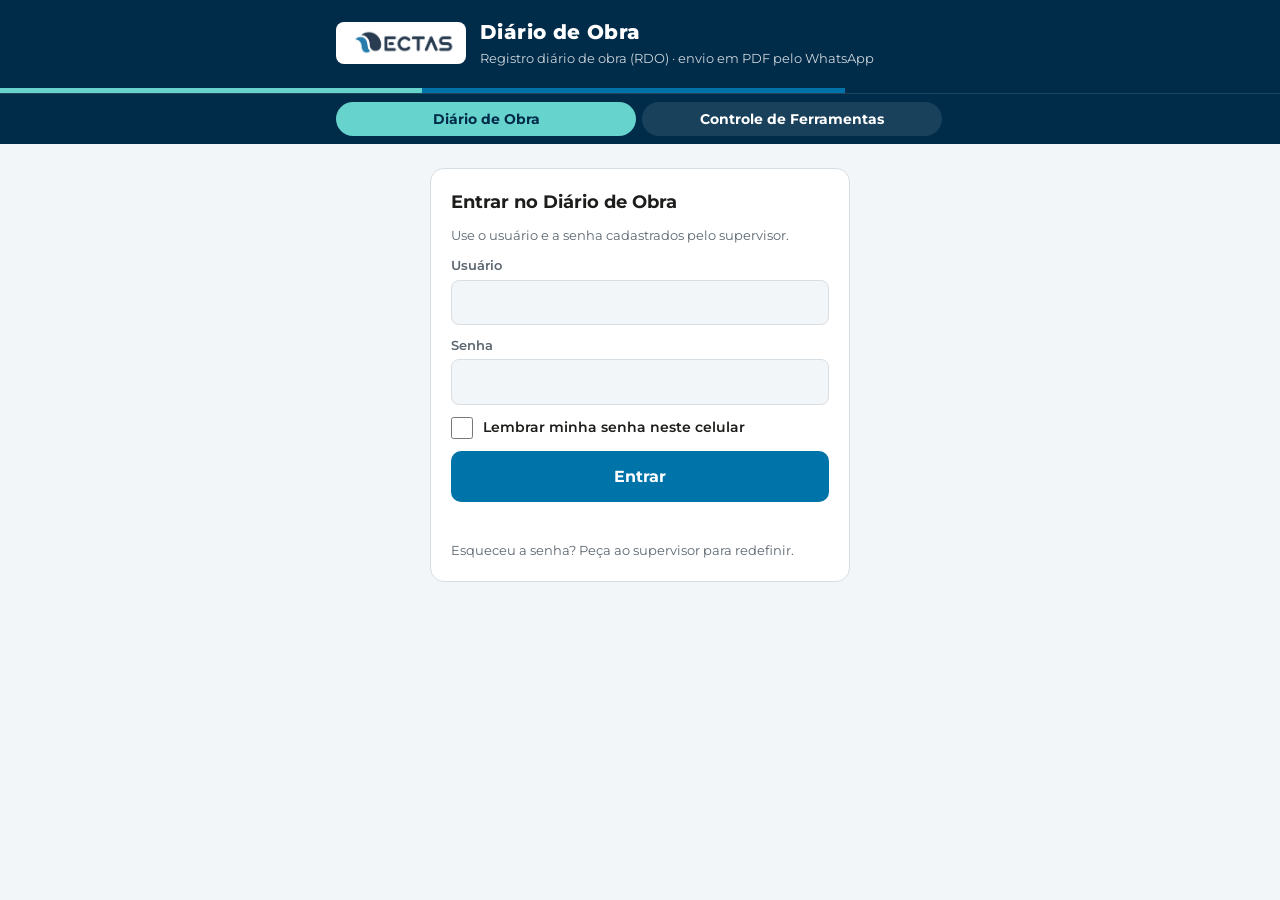
==== index.html @ 421199e2 "Aplicativos de campo ECTAS no endereço instalacao-ectas.github.io Diário de Obra e Controle de Ferra" ====
<!doctype html>
<html lang="pt-BR">
<head>
<meta charset="utf-8">
<meta name="viewport" content="width=device-width,initial-scale=1,viewport-fit=cover">
<title>Diário de Obra ECTAS</title>
<meta name="theme-color" content="#002B49">
<meta name="apple-mobile-web-app-capable" content="yes">
<meta name="apple-mobile-web-app-title" content="Diário de Obra">
<link rel="manifest" href="manifest.webmanifest">
<link rel="icon" href="icon-192.png">
<link rel="apple-touch-icon" href="icon-192.png">
<link rel="stylesheet" href="https://fonts.googleapis.com/css2?family=Montserrat:wght@300;400;500;600;700;800&display=swap">
<link rel="stylesheet" href="style.css?v=21">
<style>.troca-app{background:#002B49;border-top:1px solid rgba(255,255,255,.12)}.troca-app .troca-wrap{display:flex;gap:6px;padding-block:8px}.troca-app a{flex:1;text-align:center;padding:9px 8px;border-radius:999px;color:#FFFFFF;background:rgba(255,255,255,.10);font:700 13.5px "Montserrat",Arial,sans-serif;text-decoration:none;white-space:nowrap;overflow:hidden;text-overflow:ellipsis;max-width:300px}.troca-app a[aria-current="page"]{background:#66D3CD;color:#002B49}.troca-app a:focus-visible{outline:3px solid #66D3CD;outline-offset:2px}</style>
</head>
<body>
<header class="band">
  <div class="wrap">
    <div class="logo"><img id="logo" src="logo.png" alt="ECTAS Saneamento"></div>
    <button type="button" class="btn-sair-top" id="b-sair-top" hidden>Sair</button>
    <div>
      <h1>Diário de Obra</h1>
      <p>Registro diário de obra (RDO) · envio em PDF pelo WhatsApp</p>
    </div>
  </div>
  <div class="stripe"></div>
</header>
<nav class="troca-app" aria-label="Escolher aplicativo"><div class="wrap troca-wrap"><a href="./" aria-current="page">Diário de Obra</a><a href="ferramentas/">Controle de Ferramentas</a></div></nav>

<div class="wrap" id="instalar" hidden>
  <div class="instalar-card">
    <img src="icon-192.png" alt="" width="48" height="48">
    <div class="instalar-txt">
      <b>Instale o Diário de Obra no celular</b>
      <span id="instalar-como">Fica com ícone na tela inicial, abre mais rápido e funciona sem internet.</span>
    </div>
    <div class="instalar-acoes">
      <button type="button" class="btn pri" id="b-instalar">Instalar</button>
      <button type="button" class="linkbtn" id="b-instalar-nao">Agora não</button>
    </div>
  </div>
</div>

<div class="wrap" id="v-entrar" hidden style="padding-block:24px">
  <form class="login-app" id="f-entrar" autocomplete="on">
    <h2>Entrar no Diário de Obra</h2>
    <p class="status" style="text-align:left;margin:0" id="l-intro">Use o usuário e a senha cadastrados pelo supervisor.</p>
    <label>Usuário<input id="l-usuario" autocomplete="username" autocapitalize="none" spellcheck="false"></label>
    <label>Senha<input id="l-senha" type="password" autocomplete="current-password"></label>
    <label class="chk-lembrar"><input type="checkbox" id="l-lembrar"> Lembrar minha senha neste celular</label>
    <button type="submit" class="btn pri" id="b-entrar-app">Entrar</button>
    <div class="msg" id="l-msg" role="status"></div>
    <p class="status" style="text-align:left;margin:0">Esqueceu a senha? Peça ao supervisor para redefinir.</p>
    <p style="margin:0" id="l-outro-box" hidden><button type="button" class="linkbtn" id="l-outro">Entrar com outro usuário</button></p>
  </form>
</div>

<nav class="tabs" id="nav-tabs">
  <div class="wrap" role="tablist">
    <button class="tab" role="tab" id="t-novo" aria-selected="true">Novo registro</button>
    <button class="tab" role="tab" id="t-hist" aria-selected="false">Histórico <span id="hist-n"></span></button>
  </div>
</nav>

<main>
<div class="wrap" id="v-painel" hidden style="padding-block:16px 0">
  <section class="painel" aria-live="polite">
    <h2 id="pf-tit">PDF do RDO pronto</h2>
    <p id="pf-info"></p>
    <div class="thumbs" id="pf-thumbs"></div>
    <button type="button" class="btn wa" id="pf-enviar">Enviar PDF no WhatsApp</button>
    <button type="button" class="btn wa" id="pf-fotos">Enviar fotos com o texto</button>
    <ol class="how" id="pf-passos" style="margin:0;padding-left:20px" hidden>
      <li>O PDF foi baixado neste aparelho.</li>
      <li>Toque em <b>Abrir WhatsApp</b>, escolha o grupo da obra.</li>
      <li>No grupo, toque no clipe 📎 &gt; <b>Documento</b> e escolha <b id="pf-nome">RDO…pdf</b>.</li>
    </ol>
    <div class="msg" id="pf-msg" role="status"></div>
    <button type="button" class="btn sec" id="pf-fechar">Concluído</button>
  </section>
</div>

<div class="wrap" id="v-novo">
  <form id="f" autocomplete="off">
    <div style="display:flex;flex-direction:column;gap:14px">
    <fieldset>
      <legend>Identificação</legend>
      <label id="lbl-selobra" hidden>Obra
        <select id="selobra"><option value="">Escolha a obra…</option></select>
      </label>
      <div class="status" id="obra-info" hidden></div>
      <button type="button" class="btn sec" id="b-copiar" hidden>📋 Copiar horário, efetivo e equipamentos do último RDO desta obra</button>
      <div class="row3 ident" id="ident-manual">
        <label>ID<input id="idobra" list="ids" inputmode="numeric" class="num" placeholder="Ex.: 2626"></label>
        <label>Obra<input id="obra" list="obras" required placeholder="Ex.: AQUION"></label>
        <label>Local<input id="local" list="locais" placeholder="Ex.: Poços de Caldas"></label>
      </div>
      <datalist id="ids"></datalist><datalist id="obras"></datalist><datalist id="locais"></datalist>
      <div class="row">
        <label>Data<input id="data" type="date" required class="num"></label>
        <label>Nº do RDO<input id="rdo" type="number" min="1" inputmode="numeric" class="num" placeholder="auto"></label>
      </div>
      <label>Responsável pelo registro<input id="resp" required readonly placeholder="Entre com seu usuário"></label>
      <div class="status" id="perfil-info" hidden style="text-align:left">Conectado como <b id="perfil-nome"></b> · <button type="button" class="linkbtn" id="b-sair-app">Sair</button></div>
      <div class="row">
        <label>Início do expediente<input id="hini" type="time" value="07:00" class="num"></label>
        <label>Fim do expediente<input id="hfim" type="time" value="17:00" class="num"></label>
      </div>
    </fieldset>

    <fieldset>
      <legend>Condições do tempo</legend>
      <div class="clima" data-k="manha"><span class="lbl">Manhã</span><div class="chips"></div></div>
      <div class="clima" data-k="tarde"><span class="lbl">Tarde</span><div class="chips"></div></div>
    </fieldset>

    <fieldset>
      <legend>Mão de obra (efetivo)</legend>
      <div class="row3 efetivo">
        <label>Líder<input id="m_lid" type="number" min="0" inputmode="numeric" class="num" placeholder="0"></label>
        <label>Montador<input id="m_mon" type="number" min="0" inputmode="numeric" class="num" placeholder="0"></label>
        <label>Auxiliar<input id="m_aux" type="number" min="0" inputmode="numeric" class="num" placeholder="0"></label>
        <label>Outros<input id="m_out" type="number" min="0" inputmode="numeric" class="num" placeholder="0"></label>
      </div>
      <div class="total">Total no dia: <b class="num" id="mtot">0</b> pessoas</div>
    </fieldset>

    <fieldset>
      <legend>Serviços do dia</legend>
      <label>Atividades executadas<textarea id="ativ" required placeholder="Uma atividade por linha. Ex.: Escavação da vala trecho PV-12 a PV-15 (40 m)"></textarea></label>
      <label>Equipamentos utilizados<textarea id="equip" style="min-height:60px" placeholder="Ex.: Retroescavadeira, compactador de solo"></textarea></label>
      <label>Materiais recebidos<textarea id="mat" style="min-height:60px" placeholder="Ex.: 20 tubos PEAD DN 200 (NF 1234)"></textarea></label>
    </fieldset>

    <fieldset>
      <legend>Fotos do dia</legend>
      <div class="fotos" id="fotos"></div>
      <div class="foto-add">
        <label class="btn pri" for="cam">📷 Tirar foto</label>
        <label class="btn sec" for="gal">🖼️ Da galeria</label>
      </div>
      <input id="cam" type="file" accept="image/*" capture="environment" hidden>
      <input id="gal" type="file" accept="image/*" multiple hidden>
      <div class="total" id="foto-info">Tire as fotos e escreva a legenda de cada uma (local, serviço, estaca ou trecho).</div>
    </fieldset>

    <fieldset>
      <legend>Ocorrências</legend>
      <label>Problemas, paralisações, acidentes, visitas<textarea id="ocor" style="min-height:60px" placeholder="Deixe em branco se não houve"></textarea></label>
      <label>Observações<textarea id="obs" style="min-height:60px"></textarea></label>
    </fieldset>

    <fieldset id="fs-ass">
      <legend>Assinatura do encarregado</legend>
      <div class="ass-box" id="ass-box">
        <canvas id="ass-canvas" aria-label="Campo para assinar com o dedo"></canvas>
        <span class="ass-dica" id="ass-dica">Assine aqui com o dedo</span>
      </div>
      <div class="ass-nome"><b id="ass-nome">—</b><span>Responsável pela obra (encarregado)</span></div>
      <button type="button" class="linkbtn" id="b-ass-limpar" style="align-self:flex-start">Apagar assinatura e assinar de novo</button>
    </fieldset>

    <div class="actions">
      <button type="button" class="btn wa" id="b-wa">
        <svg width="20" height="20" viewBox="0 0 24 24" aria-hidden="true"><path fill="currentColor" d="M12 2a10 10 0 0 0-8.6 15.1L2 22l5-1.3A10 10 0 1 0 12 2Zm0 18.2a8.2 8.2 0 0 1-4.2-1.2l-.3-.2-3 .8.8-2.9-.2-.3A8.2 8.2 0 1 1 12 20.2Zm4.5-6.1c-.2-.1-1.5-.7-1.7-.8-.2-.1-.4-.1-.6.1l-.8 1c-.1.2-.3.2-.5.1a6.7 6.7 0 0 1-3.3-2.9c-.3-.4.3-.4.7-1.3.1-.2 0-.3 0-.4l-.8-1.8c-.2-.5-.4-.4-.6-.4h-.5a1 1 0 0 0-.7.3 3 3 0 0 0-.9 2.2 5.1 5.1 0 0 0 1.1 2.7 11.7 11.7 0 0 0 4.5 4c1.7.7 2.3.8 3.2.6.5-.1 1.5-.6 1.7-1.2.2-.6.2-1.1.1-1.2l-.4-.3Z"/></svg>
        Salvar e enviar PDF no WhatsApp
      </button>
      <button type="button" class="btn wa" id="b-word">Salvar e enviar Word no WhatsApp</button>
      <button type="button" class="btn wa" id="b-fotos">Salvar e enviar fotos com o texto</button>
      <div class="split">
        <button type="button" class="btn sec" id="b-save">💾 Só salvar</button>
        <button type="button" class="btn sec" id="b-txt">Enviar só texto</button>
      </div>
      <button type="button" class="btn sec" id="b-limpar">Limpar formulário</button>
      <div class="msg" id="msg" role="status"></div>
    </div>
    </div>
  </form>

  <div class="how">
    <b>Como enviar o RDO</b>
    <ol>
      <li>Preencha o dia, tire as fotos e escreva a legenda de cada uma.</li>
      <li>Toque em <b>Salvar e enviar PDF no WhatsApp</b>.</li>
      <li>Na tela de compartilhar, escolha <b>WhatsApp</b> e o grupo da obra. O PDF chega com as fotos e legendas. Para editar depois no computador, use <b>Salvar e enviar Word</b>.</li>
      <li>Prefere as fotos soltas na conversa? Use <b>Salvar e enviar fotos com o texto</b>: as fotos chegam no grupo com o texto do RDO como legenda.</li>
    </ol>
    <p class="status">Os registros ficam guardados neste celular e funcionam sem internet. O PDF enviado no grupo é a cópia da equipe.</p>
    <p class="status"><button type="button" class="linkbtn" id="b-instalar-rodape" hidden>📲 Instalar o aplicativo no celular</button></p>
    <p class="status" id="versao"></p>
    <p class="status"><a href="supervisor.html">Painel do supervisor</a></p>
  </div>
</div>

<div class="wrap" id="v-hist" hidden>
  <div class="filter">
    <select id="fobra" aria-label="Filtrar por obra"><option value="">Todas as obras</option></select>
  </div>
  <div class="split">
    <button type="button" class="btn pri" id="b-xlsx">Planilha Excel</button>
    <button type="button" class="btn pri" id="b-pdfs">PDF de todos</button>
  </div>
  <div class="msg" id="msg-exp" role="status"></div>
  <div class="notice instalar" id="sync-st" hidden><span></span><button type="button" class="btn pri" id="b-sync">Enviar agora</button></div>
  <p class="status" style="text-align:left;margin:0">O histórico mostra os RDOs das <b>últimas 48 horas</b>. Só quem registrou (usuário logado) pode editar ou excluir, e só nesse prazo. Os RDOs mais antigos ficam guardados com o supervisor.</p>
  <div class="list" id="lista">
    <div class="empty">Nenhum RDO salvo neste celular ainda. Preencha a aba <b>Novo registro</b>; os diários aparecem aqui, do mais recente para o mais antigo.</div>
  </div>
</div>
</main>

<script src="lib/jspdf.umd.min.js"></script>
<script src="config.js?v=8"></script>
<script src="app.js?v=21"></script>
</body>
</html>
---- style.css ----
:root{
  --marinho:#002B49; --azul:#0073A8; --teal:#66D3CD;
  --bg:#F3F6F8; --surface:#FFFFFF; --fg:#1D1D1B; --muted:#5B6670; --line:#D6DEE4;
  --head:#002B49; --head-fg:#FFFFFF; --accent:#0073A8; --accent-fg:#FFFFFF; --chip:#E8F1F6;
  --wa:#1F9D55; --danger:#B42318; --ok-bg:#E3F6F4;
  --font:"Montserrat",Arial,Helvetica,sans-serif;
}
@media (prefers-color-scheme: dark){:root:not([data-theme="light"]){
  --bg:#0B1A26; --surface:#11273A; --fg:#E7EEF3; --muted:#9DB0BF; --line:#24425A;
  --head:#00203A; --head-fg:#FFFFFF; --accent:#66D3CD; --accent-fg:#002B49; --chip:#183650;
  --wa:#2FBF6B; --danger:#F07167; --ok-bg:#123A3C; color-scheme:dark}}
:root[data-theme="dark"]{
  --bg:#0B1A26; --surface:#11273A; --fg:#E7EEF3; --muted:#9DB0BF; --line:#24425A;
  --head:#00203A; --head-fg:#FFFFFF; --accent:#66D3CD; --accent-fg:#002B49; --chip:#183650;
  --wa:#2FBF6B; --danger:#F07167; --ok-bg:#123A3C; color-scheme:dark}
*{box-sizing:border-box}
body{background:var(--bg);color:var(--fg);font-family:var(--font);font-size:15px;line-height:1.45;font-weight:400}
body::before{content:"";position:fixed;inset:0 0 auto;height:env(safe-area-inset-top,0px);z-index:10;background:var(--head)}
.band{background:var(--head);color:var(--head-fg)}
.wrap{max-width:640px;margin:0 auto;padding-left:max(16px,env(safe-area-inset-left,0px));padding-right:max(16px,env(safe-area-inset-right,0px))}
header .wrap{padding-block:18px 20px;display:flex;align-items:center;gap:14px;flex-wrap:wrap}
.logo{background:#FFFFFF;border-radius:8px;padding:6px 10px;display:flex}
.logo img{width:110px;height:auto;display:block}
header h1{margin:0;font-size:1.25rem;font-weight:800;letter-spacing:.02em;text-wrap:balance}
header p{margin:2px 0 0;font-size:.82rem;opacity:.8}
.stripe{height:5px;background:linear-gradient(90deg,var(--teal) 0 33%,var(--azul) 33% 66%,var(--marinho) 66%)}
.tabs{position:sticky;top:env(safe-area-inset-top,0px);z-index:5;background:var(--bg);border-bottom:1px solid var(--line)}
.tabs .wrap{display:flex;gap:4px;padding-block:8px}
.tab{flex:1;font:inherit;font-weight:600;font-size:.9rem;border:0;border-radius:8px;padding:10px;background:transparent;color:var(--muted);cursor:pointer}
.tab[aria-selected="true"]{background:var(--surface);color:var(--fg);box-shadow:0 1px 2px rgba(0,0,0,.08)}
main .wrap{padding-block:16px 40px;display:flex;flex-direction:column;gap:14px}
.notice{font-size:.85rem;background:var(--ok-bg);border-radius:10px;padding:10px 12px}
.notice.warn{background:var(--chip);border:1px solid var(--line)}
fieldset{border:1px solid var(--line);background:var(--surface);border-radius:12px;margin:0;padding:14px;display:flex;flex-direction:column;gap:12px;min-width:0}
legend{font-weight:700;font-size:.72rem;letter-spacing:.09em;text-transform:uppercase;color:var(--accent);padding:0 6px}
.row{display:grid;grid-template-columns:1fr 1fr;gap:10px}
.row3{display:grid;grid-template-columns:repeat(3,1fr);gap:10px}
@media (max-width:420px){.row3{grid-template-columns:1fr 1fr}}
label{display:flex;flex-direction:column;gap:4px;font-size:.8rem;font-weight:600;color:var(--muted);min-width:0}
input,textarea,select{font:inherit;font-size:16px;color:var(--fg);background:var(--bg);border:1px solid var(--line);border-radius:8px;padding:10px;width:100%;min-width:0}
textarea{min-height:88px;resize:vertical}
input:focus,textarea:focus,button:focus-visible{outline:2px solid var(--accent);outline-offset:1px}
.num{font-variant-numeric:tabular-nums}
.clima{display:flex;flex-direction:column;gap:8px}
.clima .lbl{font-size:.8rem;font-weight:600;color:var(--muted)}
.chips{display:flex;flex-wrap:wrap;gap:6px}
.chip{font:inherit;font-size:.82rem;font-weight:500;border:1px solid var(--line);background:var(--chip);color:var(--fg);border-radius:999px;padding:7px 12px;cursor:pointer}
.chip[aria-pressed="true"]{background:var(--accent);color:var(--accent-fg);border-color:var(--accent);font-weight:700}
.total{font-size:.85rem;color:var(--muted)}
.total b{color:var(--fg)}
.actions{display:flex;flex-direction:column;gap:8px}
.btn{font:inherit;font-weight:700;font-size:1rem;border:0;border-radius:10px;padding:14px;cursor:pointer;display:flex;align-items:center;justify-content:center;gap:8px;text-decoration:none}
.btn.wa{background:var(--wa);color:#FFFFFF}
.btn.pri{background:var(--accent);color:var(--accent-fg)}
.btn.sec{background:transparent;color:var(--fg);border:1px solid var(--line);font-weight:600;font-size:.9rem;padding:10px}
.btn[disabled]{opacity:.5;cursor:default}
.split{display:grid;grid-template-columns:1fr 1fr;gap:8px}
.msg{font-size:.85rem;min-height:1.2em;text-align:center}
.msg.err{color:var(--danger)}
details.prev{background:var(--surface);border:1px dashed var(--line);border-radius:12px;padding:10px 14px}
details.prev summary{cursor:pointer;font-weight:600;font-size:.85rem}
pre.txt{white-space:pre-wrap;word-break:break-word;font-family:var(--font);font-size:.85rem;margin:10px 0 0}
.filter{display:flex;gap:8px}
.list{display:flex;flex-direction:column;gap:10px}
.entry{background:var(--surface);border:1px solid var(--line);border-radius:12px;padding:12px 14px;display:flex;flex-direction:column;gap:6px;min-width:0}
.entry .top{display:flex;justify-content:space-between;gap:10px;align-items:baseline}
.entry h3{margin:0;font-size:.98rem;font-weight:700;min-width:0;overflow-wrap:anywhere}
.entry .rdo{font-size:.72rem;font-weight:700;letter-spacing:.06em;color:var(--accent);white-space:nowrap}
.entry .meta{font-size:.8rem;color:var(--muted)}
.entry .body{font-size:.88rem;overflow-wrap:anywhere}
.entry .tools{display:flex;gap:6px;flex-wrap:wrap}
.entry .tools .btn{padding:8px 12px;font-size:.82rem}
.pill{display:inline-block;font-size:.72rem;font-weight:700;border-radius:999px;padding:2px 8px;background:var(--chip)}
.pill.alert{background:var(--danger);color:#FFFFFF}
.empty{text-align:center;color:var(--muted);font-size:.9rem;padding:28px 12px;border:1px dashed var(--line);border-radius:12px}
.fotos{display:grid;grid-template-columns:repeat(auto-fill,minmax(150px,1fr));gap:10px}
.foto{display:flex;flex-direction:column;gap:6px;min-width:0;border:1px solid var(--line);border-radius:10px;padding:6px;background:var(--bg)}
.foto .img{position:relative;aspect-ratio:4/3;max-width:100%;border-radius:6px;overflow:hidden;background:var(--chip)}
.foto img{width:100%;height:100%;object-fit:cover;display:block}
.foto .st{position:absolute;left:6px;top:6px;font-size:.68rem;font-weight:700;border-radius:999px;padding:2px 8px;background:rgba(0,43,73,.85);color:#FFFFFF}
.foto .n{position:absolute;right:6px;top:6px;font-size:.72rem;font-weight:800;border-radius:999px;width:22px;height:22px;display:grid;place-items:center;background:#FFFFFF;color:#002B49}
.foto textarea{min-height:58px;font-size:15px;padding:8px}
.foto .ft{display:flex;gap:6px}
.foto .ft .btn{flex:1;padding:7px;font-size:.78rem}
.foto-add{display:grid;grid-template-columns:1fr 1fr;gap:8px}
.foto-add label{flex-direction:row;font-size:.95rem;color:inherit}
.thumbs{display:flex;gap:6px;overflow-x:auto;padding-bottom:2px}
.thumbs figure{margin:0;flex:0 0 auto;width:96px}
.thumbs img{width:96px;height:72px;object-fit:cover;border-radius:6px;display:block;background:var(--chip)}
.thumbs figcaption{font-size:.7rem;color:var(--muted);overflow:hidden;text-overflow:ellipsis;white-space:nowrap}
.painel{background:var(--surface);border:2px solid var(--wa);border-radius:14px;padding:14px;display:flex;flex-direction:column;gap:10px}
.painel h2{margin:0;font-size:1rem;font-weight:800}
.painel p{margin:0;font-size:.85rem;color:var(--muted)}
.how{font-size:.85rem;color:var(--muted)}
.how ol{margin:6px 0 0;padding-left:20px}
@media (prefers-reduced-motion:reduce){*{transition:none!important}}
html{-webkit-text-size-adjust:100%}
body{margin:0;padding-bottom:env(safe-area-inset-bottom,0px)}
img{max-width:100%}
[hidden]{display:none!important}
.instalar{display:flex;gap:10px;align-items:center;justify-content:space-between;flex-wrap:wrap}
.instalar .btn{padding:8px 14px;font-size:.85rem}
.status{font-size:.8rem;color:var(--muted);text-align:center}
.ident{grid-template-columns:minmax(0,.7fr) minmax(0,1.2fr) minmax(0,1.1fr)}
@media (max-width:420px){.ident{grid-template-columns:minmax(0,.8fr) minmax(0,1.2fr)}.ident label:last-child{grid-column:1/-1}}
.row3.efetivo{grid-template-columns:repeat(4,minmax(0,1fr))}
@media (max-width:420px){.row3.efetivo{grid-template-columns:repeat(2,minmax(0,1fr))}}
.pill.ok{background:var(--ok-bg);color:var(--fg)}
.status a{color:var(--accent)}
.linkbtn{color:var(--accent);font-weight:600;font-size:.85rem;background:none;border:0;cursor:pointer;font-family:inherit;padding:0;text-decoration:underline}
.login-app{max-width:420px;margin:0 auto;background:var(--surface);border:1px solid var(--line);border-radius:14px;padding:20px;display:flex;flex-direction:column;gap:12px}
.login-app h2{margin:0;font-size:1.1rem}
header .wrap{position:relative}
.btn-sair-top{position:absolute;top:18px;right:max(16px,env(safe-area-inset-right,0px));font:inherit;font-weight:700;font-size:.85rem;color:var(--head-fg);background:rgba(255,255,255,.12);border:1px solid rgba(255,255,255,.45);border-radius:8px;padding:8px 14px;cursor:pointer;max-width:55%;text-align:center}
.btn-sair-top:hover{background:rgba(255,255,255,.22)}
.btn-sair-top.alerta{background:#B3261E;border-color:#B3261E;color:#fff}
.login-app input[readonly]{background:var(--bg);color:var(--muted)}
.chk-lembrar{display:flex;align-items:center;gap:10px;font-weight:600;font-size:.9rem;color:var(--fg,inherit);cursor:pointer}
.chk-lembrar input{width:22px;height:22px;margin:0;accent-color:var(--accent);flex:none}
.login-app label.chk-lembrar{display:flex;flex-direction:row;align-items:center;justify-content:flex-start;gap:10px;text-align:left}
.login-app label.chk-lembrar input{width:22px;height:22px;min-height:0;padding:0;margin:0}
.recusado{font-size:.85rem;color:#B3261E;line-height:1.4}
.ass-box{position:relative;border:1.5px dashed var(--line);border-radius:10px;background:#fff;height:170px;touch-action:none}
.ass-box canvas{position:absolute;inset:0;width:100%;height:100%;display:block;touch-action:none;cursor:crosshair}
.ass-dica{position:absolute;left:0;right:0;top:50%;transform:translateY(-50%);text-align:center;color:#9AA5AE;font-size:.95rem;pointer-events:none}
.ass-box.err{border-color:#B3261E}
.ass-nome{display:flex;flex-direction:column;align-items:center;border-top:1px solid var(--fg);margin:0 12%;padding-top:4px;text-align:center}
.ass-nome b{font-size:.95rem}
.ass-nome span{font-size:.78rem;color:var(--muted)}
#b-copiar{white-space:normal;text-align:left}
#instalar{padding-top:12px}
.instalar-card{display:flex;align-items:center;gap:12px;flex-wrap:wrap;background:var(--surface);border:1.5px solid var(--accent);border-radius:12px;padding:12px 14px}
.instalar-card img{border-radius:10px;flex:none}
.instalar-txt{flex:1 1 180px;display:flex;flex-direction:column;gap:2px;min-width:0}
.instalar-txt>b{font-size:.95rem}
.instalar-txt span{font-size:.82rem;color:var(--muted);line-height:1.4}
.instalar-acoes{display:flex;align-items:center;gap:14px;margin-left:auto}
.instalar-acoes .btn{padding:10px 18px;font-size:.95rem}
.instalar-txt span b{font-size:inherit;color:var(--fg)}
.linkbtn.perigo,.btn.perigo{color:#B3261E}
.btn.perigo{border-color:#B3261E}
.acoes-obra{white-space:nowrap}
.acoes-obra .linkbtn+.linkbtn{margin-left:14px}
.confirmar-exclusao{background:#B3261E !important;color:#fff !important;border-color:#B3261E !important;border-radius:6px;padding:2px 8px;text-decoration:none}
.btn.confirmar-exclusao{padding:14px}
.topo-botoes{display:flex;gap:10px;flex-wrap:wrap;align-items:center}
.btn.perigo-cheio{background:#B3261E;color:#fff}
.btn.perigo-cheio:disabled{opacity:.45;cursor:not-allowed}
.barra-excluir{display:flex;justify-content:space-between;align-items:center;gap:12px;flex-wrap:wrap;border:1.5px solid #B3261E;border-radius:10px;padding:10px 14px;font-size:.9rem}
#tab-cad-obras tr.marcada td{background:rgba(179,38,30,.08)}
.col-sel{width:36px;text-align:center}
.col-sel input{width:20px;height:20px;accent-color:#B3261E}
@media (max-width:640px){
  #tab-cad-obras thead{display:none}
  #tab-cad-obras,#tab-cad-obras tbody,#tab-cad-obras tr,#tab-cad-obras td{display:block;width:auto}
  #tab-cad-obras tr{border:1px solid var(--line);border-radius:10px;padding:8px 12px;margin-bottom:10px;position:relative}
  #tab-cad-obras td{border:0;padding:3px 0}
  #tab-cad-obras td[data-l]::before{content:attr(data-l) ": ";font-weight:600;color:var(--muted);font-size:.8rem}
  #tab-cad-obras td.col-sel{position:absolute;right:10px;top:10px;width:auto}
  #tab-cad-obras td.acoes-obra{padding-top:8px}
  #tab-cad-obras tr.marcada{background:rgba(179,38,30,.08);border-color:#B3261E}
  #tab-cad-obras tr.marcada td{background:none}
}
#tab-rdo tr.marcada td,#tab-res tr.marcada td{background:rgba(179,38,30,.08)}
#tab-rdo .col-sel,#tab-res .col-sel{cursor:pointer}
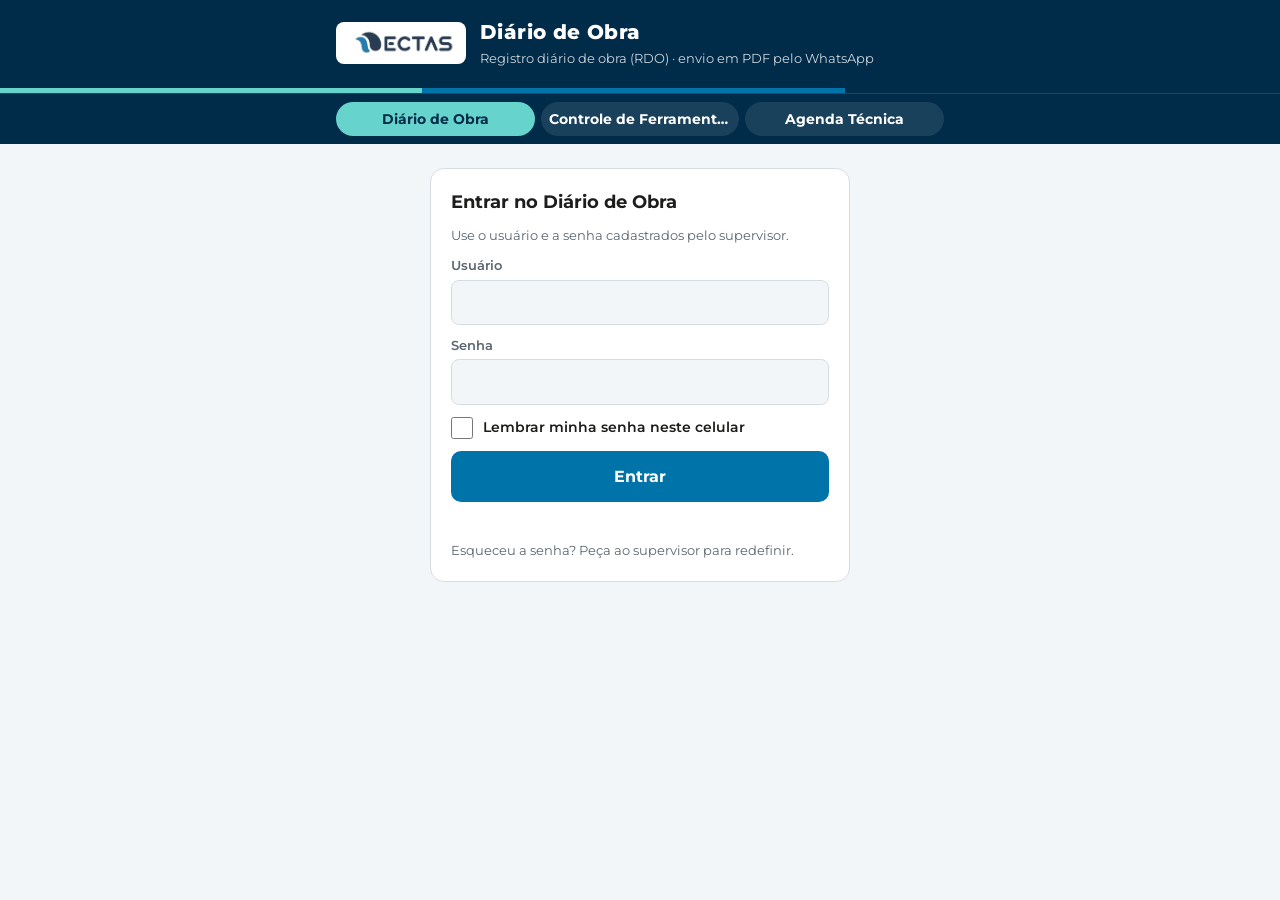
==== commit 42f4f270: "Agenda Técnica: app do técnico e painel do supervisor (agenda/) App do técnico (só leitura) com Minh" ====
--- a/index.html
+++ b/index.html
@@ -11,7 +11,7 @@
 <link rel="icon" href="icon-192.png">
 <link rel="apple-touch-icon" href="icon-192.png">
 <link rel="stylesheet" href="https://fonts.googleapis.com/css2?family=Montserrat:wght@300;400;500;600;700;800&display=swap">
-<link rel="stylesheet" href="style.css?v=21">
+<link rel="stylesheet" href="style.css?v=22">
 <style>.troca-app{background:#002B49;border-top:1px solid rgba(255,255,255,.12)}.troca-app .troca-wrap{display:flex;gap:6px;padding-block:8px}.troca-app a{flex:1;text-align:center;padding:9px 8px;border-radius:999px;color:#FFFFFF;background:rgba(255,255,255,.10);font:700 13.5px "Montserrat",Arial,sans-serif;text-decoration:none;white-space:nowrap;overflow:hidden;text-overflow:ellipsis;max-width:300px}.troca-app a[aria-current="page"]{background:#66D3CD;color:#002B49}.troca-app a:focus-visible{outline:3px solid #66D3CD;outline-offset:2px}</style>
 </head>
 <body>
@@ -26,7 +26,7 @@
   </div>
   <div class="stripe"></div>
 </header>
-<nav class="troca-app" aria-label="Escolher aplicativo"><div class="wrap troca-wrap"><a href="./" aria-current="page">Diário de Obra</a><a href="ferramentas/">Controle de Ferramentas</a></div></nav>
+<nav class="troca-app" aria-label="Escolher aplicativo"><div class="wrap troca-wrap"><a href="./" aria-current="page">Diário de Obra</a><a href="ferramentas/">Controle de Ferramentas</a><a href="agenda/">Agenda Técnica</a></div></nav>
 
 <div class="wrap" id="instalar" hidden>
   <div class="instalar-card">
@@ -212,6 +212,6 @@
 
 <script src="lib/jspdf.umd.min.js"></script>
 <script src="config.js?v=8"></script>
-<script src="app.js?v=21"></script>
+<script src="app.js?v=22"></script>
 </body>
 </html>
--- a/style.css
+++ b/style.css
@@ -164,3 +164,8 @@
 }
 #tab-rdo tr.marcada td,#tab-res tr.marcada td{background:rgba(179,38,30,.08)}
 #tab-rdo .col-sel,#tab-res .col-sel{cursor:pointer}
+
+/* botão Enviar agora: estados depois do toque */
+#b-sync.sync-enviando{background:#4A5B68;border-color:#4A5B68;color:#FFFFFF;cursor:progress;opacity:1}
+#b-sync.sync-feito{background:var(--wa);border-color:var(--wa);color:#FFFFFF;opacity:1}
+.notice.sync-ok{background:var(--ok-bg);font-weight:600}
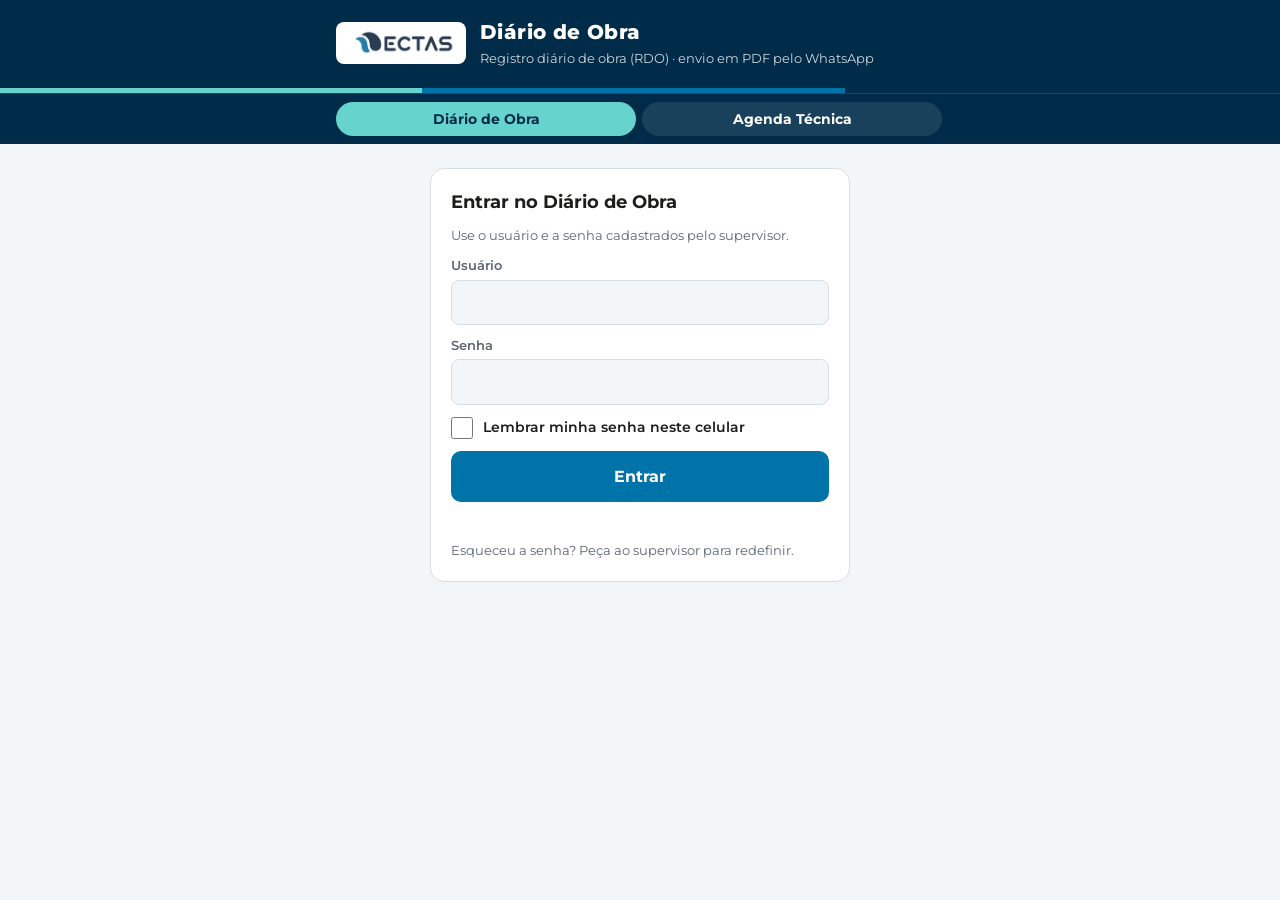
==== commit 2c0b8f9c: "Controle de Ferramentas só para técnico cadastrado em kit: tela de bloqueio e botão escondido nos ou" ====
--- a/index.html
+++ b/index.html
@@ -11,7 +11,7 @@
 <link rel="icon" href="icon-192.png">
 <link rel="apple-touch-icon" href="icon-192.png">
 <link rel="stylesheet" href="https://fonts.googleapis.com/css2?family=Montserrat:wght@300;400;500;600;700;800&display=swap">
-<link rel="stylesheet" href="style.css?v=22">
+<link rel="stylesheet" href="style.css?v=27">
 <style>.troca-app{background:#002B49;border-top:1px solid rgba(255,255,255,.12)}.troca-app .troca-wrap{display:flex;gap:6px;padding-block:8px}.troca-app a{flex:1;text-align:center;padding:9px 8px;border-radius:999px;color:#FFFFFF;background:rgba(255,255,255,.10);font:700 13.5px "Montserrat",Arial,sans-serif;text-decoration:none;white-space:nowrap;overflow:hidden;text-overflow:ellipsis;max-width:300px}.troca-app a[aria-current="page"]{background:#66D3CD;color:#002B49}.troca-app a:focus-visible{outline:3px solid #66D3CD;outline-offset:2px}</style>
 </head>
 <body>
@@ -27,6 +27,7 @@
   <div class="stripe"></div>
 </header>
 <nav class="troca-app" aria-label="Escolher aplicativo"><div class="wrap troca-wrap"><a href="./" aria-current="page">Diário de Obra</a><a href="ferramentas/">Controle de Ferramentas</a><a href="agenda/">Agenda Técnica</a></div></nav>
+<script src="acesso-ferramentas.js?v=1"></script>
 
 <div class="wrap" id="instalar" hidden>
   <div class="instalar-card">
@@ -70,7 +71,6 @@
     <p id="pf-info"></p>
     <div class="thumbs" id="pf-thumbs"></div>
     <button type="button" class="btn wa" id="pf-enviar">Enviar PDF no WhatsApp</button>
-    <button type="button" class="btn wa" id="pf-fotos">Enviar fotos com o texto</button>
     <ol class="how" id="pf-passos" style="margin:0;padding-left:20px" hidden>
       <li>O PDF foi baixado neste aparelho.</li>
       <li>Toque em <b>Abrir WhatsApp</b>, escolha o grupo da obra.</li>
@@ -82,6 +82,12 @@
 </div>
 
 <div class="wrap" id="v-novo">
+  <section class="pend-zap" id="pend-zap" hidden aria-live="polite">
+    <h2>Falta enviar no WhatsApp</h2>
+    <p id="pend-zap-txt"></p>
+    <button type="button" class="btn wa" id="pend-zap-btn">Enviar PDF no WhatsApp</button>
+    <div class="msg" id="pend-zap-msg" role="status"></div>
+  </section>
   <form id="f" autocomplete="off">
     <div style="display:flex;flex-direction:column;gap:14px">
     <fieldset>
@@ -125,6 +131,25 @@
       </div>
       <div class="total">Total no dia: <b class="num" id="mtot">0</b> pessoas</div>
     </fieldset>
+    <fieldset>
+      <legend>Hora técnica</legend>
+      <div class="total">Horas do dia em decimal (1,5 = 1h30). A execução e o homem-hora são calculados sozinhos.</div>
+      <div class="row">
+        <label>Intervalo / almoço (h)<input id="h_int" type="number" min="0" step="0.5" inputmode="decimal" class="num" value="1"></label>
+        <label>Deslocamento (h)<input id="h_des" type="number" min="0" step="0.5" inputmode="decimal" class="num" placeholder="0"></label>
+        <label>Preparação / setup (h)<input id="h_pre" type="number" min="0" step="0.5" inputmode="decimal" class="num" placeholder="0"></label>
+        <label>Improdutivo (h)<input id="h_imp" type="number" min="0" step="0.5" inputmode="decimal" class="num" placeholder="0"></label>
+      </div>
+      <label>Motivo do improdutivo
+        <select id="h_mot"><option value="">—</option><option>Chuva</option><option>Falta de material</option><option>Espera do cliente</option><option>Retrabalho</option><option>Equipamento parado</option><option>Outro</option></select>
+      </label>
+      <div class="hh-res">
+        <div>Execução<b id="hx_exe">0,0 h</b></div>
+        <div>Homem-hora do dia<b id="hx_hh">0,0</b></div>
+        <div>% produtivo<b id="hx_pp">–</b></div>
+      </div>
+      <div class="hh-aviso" id="hx_av" hidden></div>
+    </fieldset>
 
     <fieldset>
       <legend>Serviços do dia</legend>
@@ -164,14 +189,9 @@
     <div class="actions">
       <button type="button" class="btn wa" id="b-wa">
         <svg width="20" height="20" viewBox="0 0 24 24" aria-hidden="true"><path fill="currentColor" d="M12 2a10 10 0 0 0-8.6 15.1L2 22l5-1.3A10 10 0 1 0 12 2Zm0 18.2a8.2 8.2 0 0 1-4.2-1.2l-.3-.2-3 .8.8-2.9-.2-.3A8.2 8.2 0 1 1 12 20.2Zm4.5-6.1c-.2-.1-1.5-.7-1.7-.8-.2-.1-.4-.1-.6.1l-.8 1c-.1.2-.3.2-.5.1a6.7 6.7 0 0 1-3.3-2.9c-.3-.4.3-.4.7-1.3.1-.2 0-.3 0-.4l-.8-1.8c-.2-.5-.4-.4-.6-.4h-.5a1 1 0 0 0-.7.3 3 3 0 0 0-.9 2.2 5.1 5.1 0 0 0 1.1 2.7 11.7 11.7 0 0 0 4.5 4c1.7.7 2.3.8 3.2.6.5-.1 1.5-.6 1.7-1.2.2-.6.2-1.1.1-1.2l-.4-.3Z"/></svg>
-        Salvar e enviar PDF no WhatsApp
+        Finalizar RDO e enviar PDF no WhatsApp
       </button>
-      <button type="button" class="btn wa" id="b-word">Salvar e enviar Word no WhatsApp</button>
-      <button type="button" class="btn wa" id="b-fotos">Salvar e enviar fotos com o texto</button>
-      <div class="split">
-        <button type="button" class="btn sec" id="b-save">💾 Só salvar</button>
-        <button type="button" class="btn sec" id="b-txt">Enviar só texto</button>
-      </div>
+      <p class="status" style="text-align:left;margin:0">O RDO sai sempre em PDF e só fica concluído depois de enviado no WhatsApp (grupo da obra).</p>
       <button type="button" class="btn sec" id="b-limpar">Limpar formulário</button>
       <div class="msg" id="msg" role="status"></div>
     </div>
@@ -212,6 +232,6 @@
 
 <script src="lib/jspdf.umd.min.js"></script>
 <script src="config.js?v=8"></script>
-<script src="app.js?v=22"></script>
+<script src="app.js?v=24"></script>
 </body>
 </html>
--- a/style.css
+++ b/style.css
@@ -169,3 +169,13 @@
 #b-sync.sync-enviando{background:#4A5B68;border-color:#4A5B68;color:#FFFFFF;cursor:progress;opacity:1}
 #b-sync.sync-feito{background:var(--wa);border-color:var(--wa);color:#FFFFFF;opacity:1}
 .notice.sync-ok{background:var(--ok-bg);font-weight:600}
+.pend-zap{border:2px solid #B54708;background:#FCEFD6;border-radius:12px;padding:14px 16px;margin:16px 0 0;display:flex;flex-direction:column;gap:10px}
+.pend-zap h2{margin:0;font-size:1rem;color:#7A2E0E}
+.pend-zap p{margin:0;color:#7A2E0E;line-height:1.45}
+.aviso-pdf{display:flex;justify-content:space-between;align-items:center;gap:12px;flex-wrap:wrap;border:1.5px solid #B54708;background:#FCEFD6;color:#7A2E0E;border-radius:10px;padding:10px 14px;font-size:.9rem;margin-bottom:8px}
+
+/* hora técnica */
+.hh-res{display:grid;grid-template-columns:repeat(3,1fr);gap:8px}
+.hh-res div{background:var(--chip);border:1px solid var(--line);border-radius:10px;padding:8px 10px;font-size:.75rem;font-weight:600;color:var(--muted)}
+.hh-res b{display:block;font-size:1.15rem;color:var(--fg);font-variant-numeric:tabular-nums}
+.hh-aviso{font-size:.82rem;color:var(--danger)}
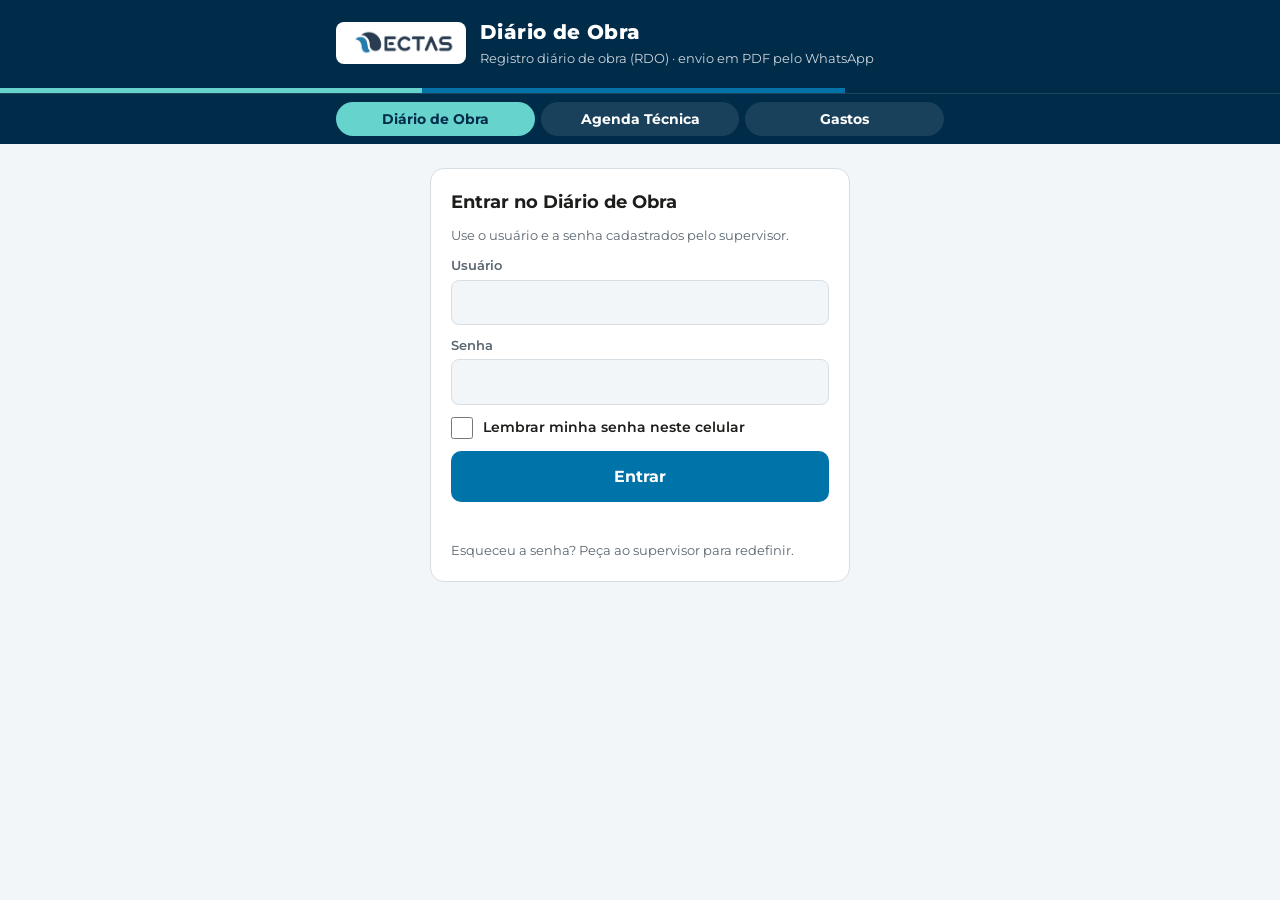
==== commit c7d0a0ab: "Gastos de Campo: técnico lança notas fiscais por foto - Painel: responsável em campo e status "Em ca" ====
--- a/index.html
+++ b/index.html
@@ -26,7 +26,7 @@
   </div>
   <div class="stripe"></div>
 </header>
-<nav class="troca-app" aria-label="Escolher aplicativo"><div class="wrap troca-wrap"><a href="./" aria-current="page">Diário de Obra</a><a href="ferramentas/">Controle de Ferramentas</a><a href="agenda/">Agenda Técnica</a></div></nav>
+<nav class="troca-app" aria-label="Escolher aplicativo"><div class="wrap troca-wrap"><a href="./" aria-current="page">Diário de Obra</a><a href="ferramentas/">Controle de Ferramentas</a><a href="agenda/">Agenda Técnica</a><a href="orcado/">Gastos</a></div></nav>
 <script src="acesso-ferramentas.js?v=1"></script>
 
 <div class="wrap" id="instalar" hidden>
